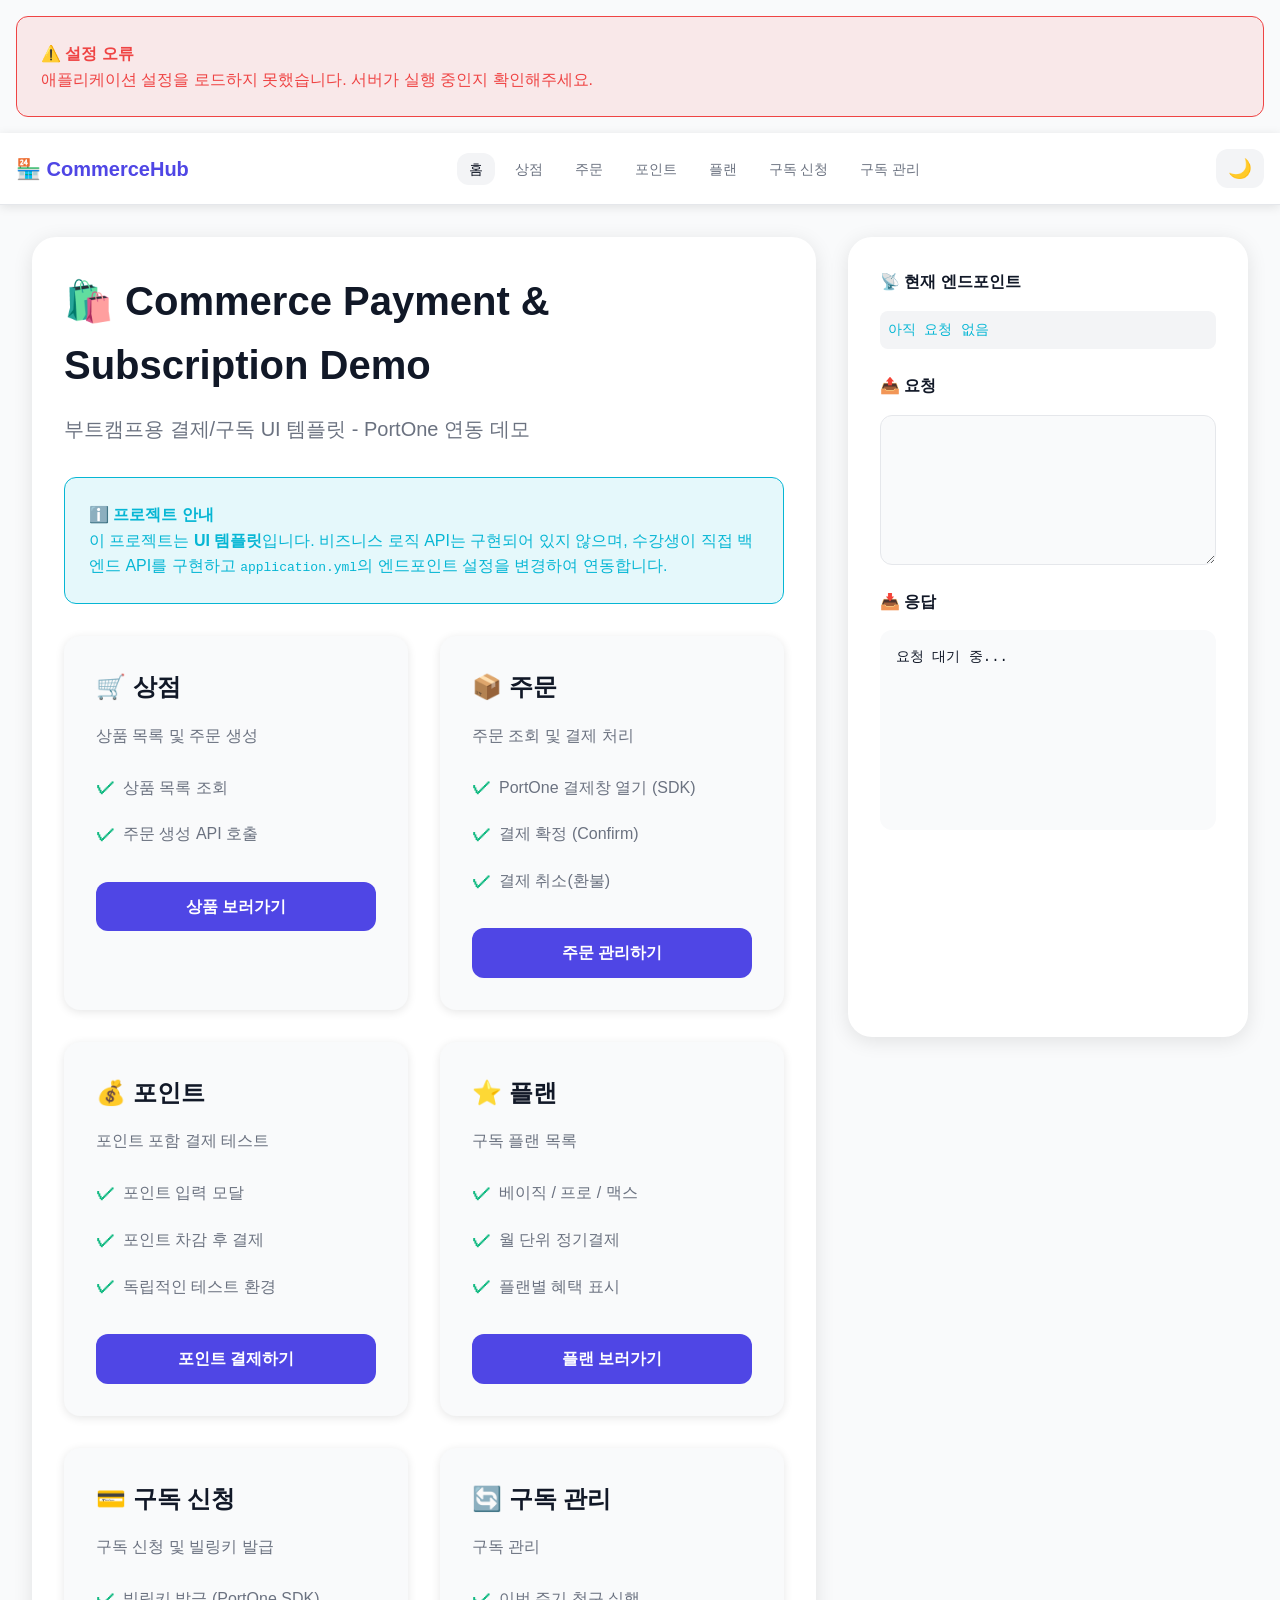
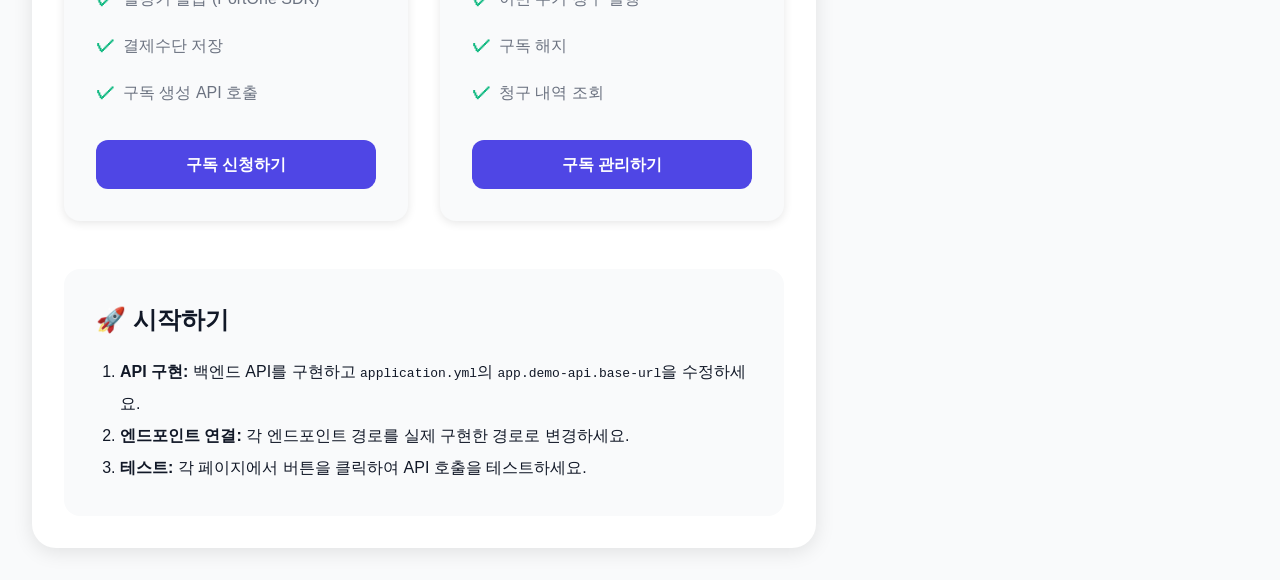
==== index.html @ 652f17c5 "feat:프론트 서버 코드 분리" ====
<!DOCTYPE html>
<html lang="ko">
<head>
    <meta charset="UTF-8">
    <meta name="viewport" content="width=device-width, initial-scale=1.0">
    <link rel="icon" type="image/x-icon" href="favicon.ico">
    <title>홈 - Commerce Demo</title>
    <link rel="stylesheet" href="/css/style.css">

    <script src="/js/cookie-util.js"></script>
    <script src="/js/app-config.js"></script>
    <script src="/js/api-handler.js"></script>
    <script src="/js/api-validator.js"></script>
    <script src="/js/theme.js"></script>
    <script src="/js/auth-check.js"></script>
</head>
<body>
    <!-- Navigation Bar -->
    <nav class="navbar">
        <div class="navbar-container">
            <a href="/" class="navbar-brand">🏪 CommerceHub</a>
            <ul class="navbar-nav">
                <li><a href="/" class="nav-link active">홈</a></li>
                <li><a href="/pages/shop.html" class="nav-link">상점</a></li>
                <li><a href="/pages/orders.html" class="nav-link">주문</a></li>
                <li><a href="/pages/points.html" class="nav-link">포인트</a></li>
                <li><a href="/pages/plans.html" class="nav-link">플랜</a></li>
                <li><a href="/pages/subscribe.html" class="nav-link">구독 신청</a></li>
                <li><a href="/pages/subscriptions.html" class="nav-link">구독 관리</a></li>
            </ul>
            <div class="navbar-actions">
                <div class="config-badge-container"></div>
                <button id="theme-toggle" class="theme-toggle" onclick="toggleTheme()">🌙</button>
            </div>
        </div>
    </nav>

    <div class="main-container">
        <div class="content-area">
            <h1 style="font-size: 2.5rem; margin-bottom: 1rem;">
                🛍️ Commerce Payment & Subscription Demo
            </h1>
            <p style="font-size: 1.25rem; color: var(--text-secondary); margin-bottom: 2rem;">
                부트캠프용 결제/구독 UI 템플릿 - PortOne 연동 데모
            </p>

            <div class="alert alert-info">
                <strong>ℹ️ 프로젝트 안내</strong><br>
                이 프로젝트는 <strong>UI 템플릿</strong>입니다. 비즈니스 로직 API는 구현되어 있지 않으며,
                수강생이 직접 백엔드 API를 구현하고 <code>application.yml</code>의 엔드포인트 설정을 변경하여 연동합니다.
            </div>

            <div class="card-grid">
                <!-- Shop Card -->
                <div class="card">
                    <div class="card-header">🛒 상점</div>
                    <div class="card-subtitle">상품 목록 및 주문 생성</div>
                    <div class="card-body">
                        <ul class="features-list">
                            <li class="feature-item">상품 목록 조회</li>
                            <li class="feature-item">주문 생성 API 호출</li>
                        </ul>
                        <a href="/pages/shop.html" class="btn btn-primary" style="margin-top: 1rem;">상품 보러가기</a>
                    </div>
                </div>

                <!-- Orders Card -->
                <div class="card">
                    <div class="card-header">📦 주문</div>
                    <div class="card-subtitle">주문 조회 및 결제 처리</div>
                    <div class="card-body">
                        <ul class="features-list">
                            <li class="feature-item">PortOne 결제창 열기 (SDK)</li>
                            <li class="feature-item">결제 확정 (Confirm)</li>
                            <li class="feature-item">결제 취소(환불)</li>
                        </ul>
                        <a href="/pages/orders.html" class="btn btn-primary" style="margin-top: 1rem;">주문 관리하기</a>
                    </div>
                </div>

                <!-- Points Card -->
                <div class="card">
                    <div class="card-header">💰 포인트</div>
                    <div class="card-subtitle">포인트 포함 결제 테스트</div>
                    <div class="card-body">
                        <ul class="features-list">
                            <li class="feature-item">포인트 입력 모달</li>
                            <li class="feature-item">포인트 차감 후 결제</li>
                            <li class="feature-item">독립적인 테스트 환경</li>
                        </ul>
                        <a href="/pages/points.html" class="btn btn-primary" style="margin-top: 1rem;">포인트 결제하기</a>
                    </div>
                </div>

                <!-- Plans Card -->
                <div class="card">
                    <div class="card-header">⭐ 플랜</div>
                    <div class="card-subtitle">구독 플랜 목록</div>
                    <div class="card-body">
                        <ul class="features-list">
                            <li class="feature-item">베이직 / 프로 / 맥스</li>
                            <li class="feature-item">월 단위 정기결제</li>
                            <li class="feature-item">플랜별 혜택 표시</li>
                        </ul>
                        <a href="/pages/plans.html" class="btn btn-primary" style="margin-top: 1rem;">플랜 보러가기</a>
                    </div>
                </div>

                <!-- Subscribe Card -->
                <div class="card">
                    <div class="card-header">💳 구독 신청</div>
                    <div class="card-subtitle">구독 신청 및 빌링키 발급</div>
                    <div class="card-body">
                        <ul class="features-list">
                            <li class="feature-item">빌링키 발급 (PortOne SDK)</li>
                            <li class="feature-item">결제수단 저장</li>
                            <li class="feature-item">구독 생성 API 호출</li>
                        </ul>
                        <a href="/pages/subscribe.html" class="btn btn-primary" style="margin-top: 1rem;">구독 신청하기</a>
                    </div>
                </div>

                <!-- Subscriptions Card -->
                <div class="card">
                    <div class="card-header">🔄 구독 관리</div>
                    <div class="card-subtitle">구독 관리</div>
                    <div class="card-body">
                        <ul class="features-list">
                            <li class="feature-item">이번 주기 청구 실행</li>
                            <li class="feature-item">구독 해지</li>
                            <li class="feature-item">청구 내역 조회</li>
                        </ul>
                        <a href="/pages/subscriptions.html" class="btn btn-primary" style="margin-top: 1rem;">구독 관리하기</a>
                    </div>
                </div>
            </div>

            <div style="margin-top: 3rem; padding: 2rem; background: var(--bg-secondary); border-radius: var(--radius-lg);">
                <h2 style="margin-bottom: 1rem;">🚀 시작하기</h2>
                <ol style="margin-left: 1.5rem; line-height: 2;">
                    <li><strong>API 구현:</strong> 백엔드 API를 구현하고 <code>application.yml</code>의 <code>app.demo-api.base-url</code>을 수정하세요.</li>
                    <li><strong>엔드포인트 연결:</strong> 각 엔드포인트 경로를 실제 구현한 경로로 변경하세요.</li>
                    <li><strong>테스트:</strong> 각 페이지에서 버튼을 클릭하여 API 호출을 테스트하세요.</li>
                </ol>
            </div>
        </div>

        <!-- API Panel -->
        <div class="api-panel">
            <div class="panel-section">
                <h3 class="panel-title">📡 현재 엔드포인트</h3>
                <div id="current-endpoint" class="endpoint-badge">아직 요청 없음</div>
            </div>
            <div class="panel-section">
                <h3 class="panel-title">📤 요청</h3>
                <textarea id="request-body" class="api-textarea"></textarea>
            </div>
            <div class="panel-section">
                <h3 class="panel-title">📥 응답</h3>
                <pre id="response-output" class="response-box">요청 대기 중...</pre>
            </div>
        </div>
    </div>
</body>
</html>
---- css/style.css ----
/* Modern Commerce Demo UI - Responsive 2-Column Layout */

:root {
    /* Light Mode Colors */
    --primary: #4f46e5;
    --primary-dark: #4338ca;
    --secondary: #06b6d4;
    --success: #10b981;
    --warning: #f59e0b;
    --danger: #ef4444;
    --bg-primary: #ffffff;
    --bg-secondary: #f9fafb;
    --bg-tertiary: #f3f4f6;
    --text-primary: #111827;
    --text-secondary: #6b7280;
    --border: #e5e7eb;
    --shadow: rgba(0, 0, 0, 0.1);
    --shadow-lg: rgba(0, 0, 0, 0.15);

    /* Spacing */
    --spacing-xs: 0.5rem;
    --spacing-sm: 1rem;
    --spacing-md: 1.5rem;
    --spacing-lg: 2rem;
    --spacing-xl: 3rem;

    /* Border Radius */
    --radius-sm: 0.5rem;
    --radius-md: 0.75rem;
    --radius-lg: 1rem;
    --radius-xl: 1.5rem;
}

[data-theme="dark"] {
    --primary: #6366f1;
    --primary-dark: #4f46e5;
    --secondary: #22d3ee;
    --success: #34d399;
    --warning: #fbbf24;
    --danger: #f87171;
    --bg-primary: #111827;
    --bg-secondary: #1f2937;
    --bg-tertiary: #374151;
    --text-primary: #f9fafb;
    --text-secondary: #9ca3af;
    --border: #374151;
    --shadow: rgba(0, 0, 0, 0.3);
    --shadow-lg: rgba(0, 0, 0, 0.5);
}

* {
    margin: 0;
    padding: 0;
    box-sizing: border-box;
}

body {
    font-family: 'Inter', -apple-system, BlinkMacSystemFont, 'Segoe UI', 'Roboto', sans-serif;
    background: var(--bg-secondary);
    color: var(--text-primary);
    line-height: 1.6;
    transition: background-color 0.3s, color 0.3s;
}

/* Navbar */
.navbar {
    background: var(--bg-primary);
    border-bottom: 1px solid var(--border);
    position: sticky;
    top: 0;
    z-index: 1000;
    box-shadow: 0 2px 10px var(--shadow);
}

.navbar-container {
    max-width: 1400px;
    margin: 0 auto;
    padding: var(--spacing-sm) var(--spacing-md);
    display: flex;
    justify-content: space-between;
    align-items: center;
    gap: var(--spacing-md);
}

.navbar-brand {
    font-size: 1.5rem;
    font-weight: 700;
    color: var(--primary);
    text-decoration: none;
    display: flex;
    align-items: center;
    gap: 0.5rem;
}

.navbar-nav {
    display: flex;
    gap: var(--spacing-sm);
    list-style: none;
    flex-wrap: wrap;
}

.nav-link {
    padding: 0.5rem 1rem;
    color: var(--text-secondary);
    text-decoration: none;
    border-radius: var(--radius-md);
    transition: all 0.2s;
    font-weight: 500;
}

.nav-link:hover, .nav-link.active {
    background: var(--bg-tertiary);
    color: var(--text-primary);
}

.navbar-actions {
    display: flex;
    gap: var(--spacing-sm);
    align-items: center;
}

.theme-toggle {
    background: var(--bg-tertiary);
    border: none;
    padding: 0.5rem 0.75rem;
    border-radius: var(--radius-md);
    cursor: pointer;
    font-size: 1.2rem;
    transition: all 0.2s;
}

.theme-toggle:hover {
    transform: scale(1.1);
}

/* Config Badge */
.config-badge-container {
    display: flex;
    flex-direction: column;
    gap: 0.25rem;
    align-items: flex-end;
}

.config-badge {
    display: inline-flex;
    align-items: center;
    gap: 0.5rem;
    background: var(--primary);
    color: white;
    padding: 0.25rem 0.75rem;
    border-radius: var(--radius-lg);
    font-size: 0.75rem;
    font-weight: 500;
    white-space: nowrap;
}

/* Main Layout - 2 Column */
.main-container {
    max-width: 1600px;
    margin: 0 auto;
    padding: var(--spacing-lg);
    display: grid;
    grid-template-columns: 1fr 400px;
    gap: var(--spacing-lg);
}

/* Responsive Navbar */
@media (max-width: 1400px) {
    .navbar-container {
        padding: var(--spacing-sm);
    }

    .navbar-nav {
        gap: 0.5rem;
    }

    .nav-link {
        padding: 0.5rem 0.75rem;
        font-size: 0.875rem;
    }

    .navbar-brand {
        font-size: 1.25rem;
    }

    .config-badge {
        font-size: 0.75rem;
        padding: 0.25rem 0.5rem;
    }
}

@media (max-width: 1200px) {
    .main-container {
        grid-template-columns: 1fr;
    }

    .api-panel {
        position: sticky;
        top: 80px;
        max-height: calc(100vh - 100px);
    }

    .navbar-nav {
        gap: 0.25rem;
    }

    .nav-link {
        padding: 0.5rem 0.6rem;
        font-size: 0.8rem;
    }
}

@media (max-width: 1024px) {
    .navbar-container {
        flex-wrap: wrap;
    }

    .navbar-nav {
        order: 3;
        width: 100%;
        justify-content: center;
        margin-top: 0.5rem;
        padding-top: 0.5rem;
        border-top: 1px solid var(--border);
    }

    .navbar-actions {
        order: 2;
    }
}

/* Content Area */
.content-area {
    background: var(--bg-primary);
    padding: var(--spacing-lg);
    border-radius: var(--radius-xl);
    box-shadow: 0 4px 20px var(--shadow);
}

/* API Panel (Right Side) */
.api-panel {
    background: var(--bg-primary);
    border-radius: var(--radius-xl);
    box-shadow: 0 4px 20px var(--shadow);
    padding: var(--spacing-lg);
    display: flex;
    flex-direction: column;
    gap: var(--spacing-md);
    position: sticky;
    top: 80px;
    max-height: calc(100vh - 100px);
    overflow-y: auto;
}

.panel-section {
    display: flex;
    flex-direction: column;
    gap: var(--spacing-sm);
}

.panel-title {
    font-size: 1rem;
    font-weight: 600;
    color: var(--text-primary);
    display: flex;
    align-items: center;
    gap: 0.5rem;
}

.endpoint-badge {
    background: var(--bg-tertiary);
    padding: 0.5rem;
    border-radius: var(--radius-sm);
    font-family: 'Courier New', monospace;
    font-size: 0.875rem;
    color: var(--secondary);
    word-break: break-all;
}

.api-textarea {
    width: 100%;
    min-height: 150px;
    padding: var(--spacing-sm);
    border: 1px solid var(--border);
    border-radius: var(--radius-md);
    background: var(--bg-secondary);
    color: var(--text-primary);
    font-family: 'Courier New', monospace;
    font-size: 0.875rem;
    resize: vertical;
}

.response-box {
    background: var(--bg-secondary);
    padding: var(--spacing-sm);
    border-radius: var(--radius-md);
    min-height: 200px;
    max-height: 400px;
    overflow-y: auto;
    font-family: 'Courier New', monospace;
    font-size: 0.875rem;
    white-space: pre-wrap;
    word-break: break-all;
}

.response-success {
    color: var(--success);
}

.response-error {
    color: var(--danger);
}

/* Cards */
.card {
    background: var(--bg-secondary);
    padding: var(--spacing-lg);
    border-radius: var(--radius-lg);
    box-shadow: 0 2px 10px var(--shadow);
    transition: transform 0.2s, box-shadow 0.2s;
}

.card:hover {
    transform: translateY(-2px);
    box-shadow: 0 4px 20px var(--shadow-lg);
}

.card-grid {
    display: grid;
    grid-template-columns: repeat(auto-fill, minmax(300px, 1fr));
    gap: var(--spacing-lg);
    margin: var(--spacing-lg) 0;
}

.card-header {
    font-size: 1.5rem;
    font-weight: 700;
    margin-bottom: var(--spacing-sm);
    color: var(--text-primary);
}

.card-subtitle {
    font-size: 1rem;
    color: var(--text-secondary);
    margin-bottom: var(--spacing-md);
}

.card-body {
    display: flex;
    flex-direction: column;
    gap: var(--spacing-sm);
}

/* Buttons */
.btn {
    padding: 0.75rem 1.5rem;
    border: none;
    border-radius: var(--radius-md);
    font-weight: 600;
    cursor: pointer;
    transition: all 0.2s;
    display: inline-flex;
    align-items: center;
    gap: 0.5rem;
    justify-content: center;
    text-decoration: none;
    font-size: 1rem;
}

.btn:disabled {
    opacity: 0.5;
    cursor: not-allowed;
}

.btn-primary {
    background: var(--primary);
    color: white;
}

.btn-primary:hover:not(:disabled) {
    background: var(--primary-dark);
    transform: translateY(-1px);
    box-shadow: 0 4px 12px var(--shadow-lg);
}

.btn-secondary {
    background: var(--secondary);
    color: white;
}

.btn-secondary:hover:not(:disabled) {
    opacity: 0.9;
    transform: translateY(-1px);
}

.btn-success {
    background: var(--success);
    color: white;
}

.btn-success:hover:not(:disabled) {
    opacity: 0.9;
    transform: translateY(-1px);
}

.btn-danger {
    background: var(--danger);
    color: white;
}

.btn-danger:hover:not(:disabled) {
    opacity: 0.9;
    transform: translateY(-1px);
}

.btn-outline {
    background: transparent;
    border: 2px solid var(--primary);
    color: var(--primary);
}

.btn-outline:hover:not(:disabled) {
    background: var(--primary);
    color: white;
}

.btn-group {
    display: flex;
    gap: var(--spacing-sm);
    flex-wrap: wrap;
}

/* Form Elements */
.form-group {
    display: flex;
    flex-direction: column;
    gap: 0.5rem;
    margin-bottom: var(--spacing-md);
}

.form-label {
    font-weight: 600;
    color: var(--text-primary);
}

.form-input, .form-select {
    padding: 0.75rem;
    border: 1px solid var(--border);
    border-radius: var(--radius-md);
    background: var(--bg-secondary);
    color: var(--text-primary);
    font-size: 1rem;
    transition: border-color 0.2s;
}

.form-input:focus, .form-select:focus {
    outline: none;
    border-color: var(--primary);
}

/* Product/Plan Cards */
.product-card, .plan-card {
    background: var(--bg-primary);
    padding: var(--spacing-lg);
    border-radius: var(--radius-lg);
    border: 2px solid var(--border);
    transition: all 0.2s;
}

.product-card:hover, .plan-card:hover {
    border-color: var(--primary);
    transform: translateY(-4px);
    box-shadow: 0 8px 30px var(--shadow-lg);
}

.product-image {
    width: 100%;
    height: 200px;
    background: var(--bg-tertiary);
    border-radius: var(--radius-md);
    display: flex;
    align-items: center;
    justify-content: center;
    font-size: 4rem;
    margin-bottom: var(--spacing-md);
}

.price {
    font-size: 2rem;
    font-weight: 700;
    color: var(--primary);
    margin: var(--spacing-sm) 0;
}

.quantity-control {
    display: flex;
    align-items: center;
    gap: var(--spacing-sm);
    margin: var(--spacing-sm) 0;
}

.quantity-btn {
    width: 36px;
    height: 36px;
    border: none;
    background: var(--bg-tertiary);
    border-radius: var(--radius-sm);
    cursor: pointer;
    font-size: 1.2rem;
    transition: all 0.2s;
}

.quantity-btn:hover {
    background: var(--primary);
    color: white;
}

.quantity-input {
    width: 60px;
    text-align: center;
    padding: 0.5rem;
    border: 1px solid var(--border);
    border-radius: var(--radius-sm);
    background: var(--bg-secondary);
    color: var(--text-primary);
}

/* Features List */
.features-list {
    list-style: none;
    display: flex;
    flex-direction: column;
    gap: var(--spacing-sm);
}

.feature-item {
    display: flex;
    align-items: center;
    gap: 0.5rem;
    color: var(--text-secondary);
}

.feature-item::before {
    content: "✓";
    color: var(--success);
    font-weight: bold;
    font-size: 1.2rem;
}

/* Loading Skeleton */
.skeleton {
    background: linear-gradient(90deg, var(--bg-tertiary) 25%, var(--bg-secondary) 50%, var(--bg-tertiary) 75%);
    background-size: 200% 100%;
    animation: loading 1.5s infinite;
    border-radius: var(--radius-md);
}

@keyframes loading {
    0% { background-position: 200% 0; }
    100% { background-position: -200% 0; }
}

/* Alerts */
.alert {
    padding: var(--spacing-md);
    border-radius: var(--radius-md);
    margin-bottom: var(--spacing-md);
}

.alert-info {
    background: rgba(6, 182, 212, 0.1);
    border: 1px solid var(--secondary);
    color: var(--secondary);
}

.alert-success {
    background: rgba(16, 185, 129, 0.1);
    border: 1px solid var(--success);
    color: var(--success);
}

.alert-warning {
    background: rgba(245, 158, 11, 0.1);
    border: 1px solid var(--warning);
    color: var(--warning);
}

.alert-danger {
    background: rgba(239, 68, 68, 0.1);
    border: 1px solid var(--danger);
    color: var(--danger);
}

/* Code Block */
.code-block {
    background: var(--bg-secondary);
    padding: var(--spacing-md);
    border-radius: var(--radius-md);
    overflow-x: auto;
    font-family: 'Courier New', monospace;
    font-size: 0.875rem;
    border: 1px solid var(--border);
}

/* Utility Classes */
.text-center { text-align: center; }
.text-right { text-align: right; }
.mt-1 { margin-top: var(--spacing-sm); }
.mt-2 { margin-top: var(--spacing-md); }
.mt-3 { margin-top: var(--spacing-lg); }
.mb-1 { margin-bottom: var(--spacing-sm); }
.mb-2 { margin-bottom: var(--spacing-md); }
.mb-3 { margin-bottom: var(--spacing-lg); }
.p-1 { padding: var(--spacing-sm); }
.p-2 { padding: var(--spacing-md); }
.p-3 { padding: var(--spacing-lg); }

/* Scrollbar Styling */
::-webkit-scrollbar {
    width: 8px;
    height: 8px;
}

::-webkit-scrollbar-track {
    background: var(--bg-tertiary);
}

::-webkit-scrollbar-thumb {
    background: var(--border);
    border-radius: 4px;
}

::-webkit-scrollbar-thumb:hover {
    background: var(--text-secondary);
}

/* Cart Summary */
.cart-summary {
    background: var(--bg-primary);
    padding: var(--spacing-lg);
    border-radius: var(--radius-lg);
    border: 2px solid var(--primary);
    position: sticky;
    top: 80px;
}

.cart-item {
    display: flex;
    justify-content: space-between;
    padding: var(--spacing-sm) 0;
    border-bottom: 1px solid var(--border);
}

.cart-total {
    display: flex;
    justify-content: space-between;
    font-size: 1.5rem;
    font-weight: 700;
    margin-top: var(--spacing-md);
    color: var(--primary);
}
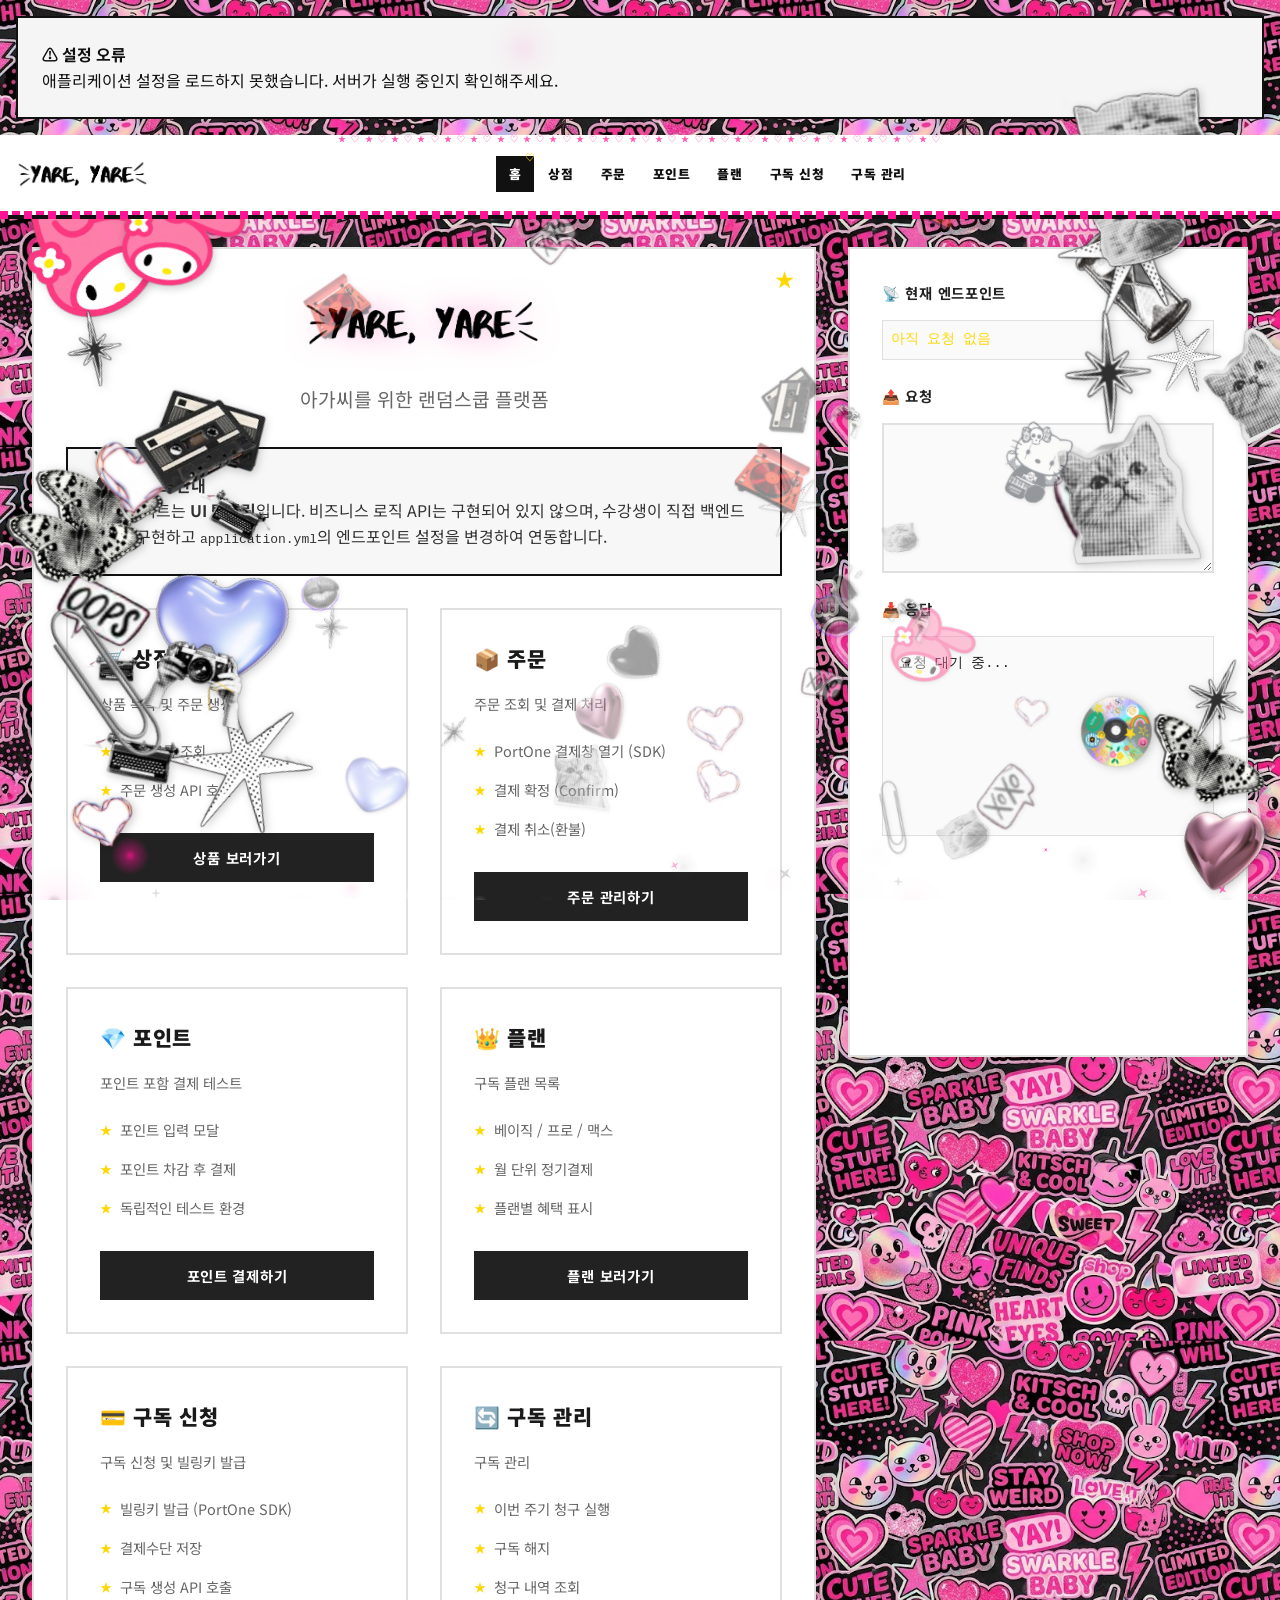
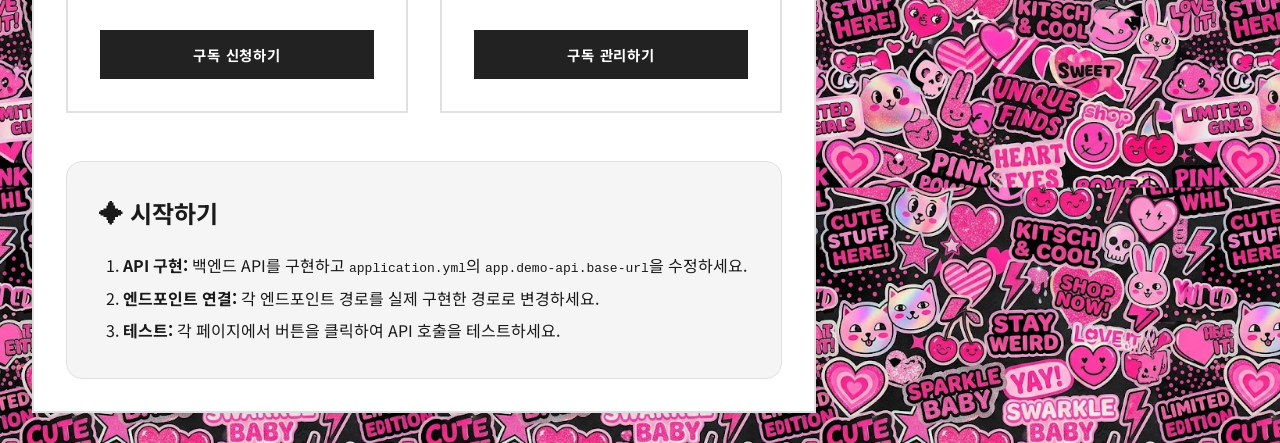
==== commit fce76da7: "feat : home" ====
--- a/index.html
+++ b/index.html
@@ -4,7 +4,7 @@
     <meta charset="UTF-8">
     <meta name="viewport" content="width=device-width, initial-scale=1.0">
     <link rel="icon" type="image/x-icon" href="favicon.ico">
-    <title>홈 - Commerce Demo</title>
+    <title>홈 - YARE, YARE</title>
     <link rel="stylesheet" href="/css/style.css">
 
     <script src="/js/cookie-util.js"></script>
@@ -18,7 +18,7 @@
     <!-- Navigation Bar -->
     <nav class="navbar">
         <div class="navbar-container">
-            <a href="/" class="navbar-brand">🏪 CommerceHub</a>
+            <a href="/" class="navbar-brand"><img src="/images/logo.png" alt="YARE, YARE"></a>
             <ul class="navbar-nav">
                 <li><a href="/" class="nav-link active">홈</a></li>
                 <li><a href="/pages/shop.html" class="nav-link">상점</a></li>
@@ -37,15 +37,15 @@
 
     <div class="main-container">
         <div class="content-area">
-            <h1 style="font-size: 2.5rem; margin-bottom: 1rem;">
-                🛍️ Commerce Payment & Subscription Demo
-            </h1>
-            <p style="font-size: 1.25rem; color: var(--text-secondary); margin-bottom: 2rem;">
-                부트캠프용 결제/구독 UI 템플릿 - PortOne 연동 데모
-            </p>
+            <div style="text-align: center; margin-bottom: 2rem;">
+                <img src="/images/logo.png" alt="YARE, YARE" style="height: 80px; margin-bottom: 1rem; filter: drop-shadow(0 0 15px rgba(255,77,166,0.4));">
+                <p style="font-size: 1.2rem; color: var(--text-secondary);">
+                     아가씨를 위한 랜덤스쿱 플랫폼
+                </p>
+            </div>
 
             <div class="alert alert-info">
-                <strong>ℹ️ 프로젝트 안내</strong><br>
+                <strong>✦ 프로젝트 안내</strong><br>
                 이 프로젝트는 <strong>UI 템플릿</strong>입니다. 비즈니스 로직 API는 구현되어 있지 않으며,
                 수강생이 직접 백엔드 API를 구현하고 <code>application.yml</code>의 엔드포인트 설정을 변경하여 연동합니다.
             </div>
@@ -80,7 +80,7 @@
 
                 <!-- Points Card -->
                 <div class="card">
-                    <div class="card-header">💰 포인트</div>
+                    <div class="card-header">💎 포인트</div>
                     <div class="card-subtitle">포인트 포함 결제 테스트</div>
                     <div class="card-body">
                         <ul class="features-list">
@@ -94,7 +94,7 @@
 
                 <!-- Plans Card -->
                 <div class="card">
-                    <div class="card-header">⭐ 플랜</div>
+                    <div class="card-header">👑 플랜</div>
                     <div class="card-subtitle">구독 플랜 목록</div>
                     <div class="card-body">
                         <ul class="features-list">
@@ -135,8 +135,8 @@
                 </div>
             </div>
 
-            <div style="margin-top: 3rem; padding: 2rem; background: var(--bg-secondary); border-radius: var(--radius-lg);">
-                <h2 style="margin-bottom: 1rem;">🚀 시작하기</h2>
+            <div style="margin-top: 3rem; padding: 2rem; background: var(--bg-secondary); border-radius: var(--radius-lg); border: 1px solid var(--border);">
+                <h2 style="margin-bottom: 1rem;">✦ 시작하기</h2>
                 <ol style="margin-left: 1.5rem; line-height: 2;">
                     <li><strong>API 구현:</strong> 백엔드 API를 구현하고 <code>application.yml</code>의 <code>app.demo-api.base-url</code>을 수정하세요.</li>
                     <li><strong>엔드포인트 연결:</strong> 각 엔드포인트 경로를 실제 구현한 경로로 변경하세요.</li>
@@ -161,5 +161,7 @@
             </div>
         </div>
     </div>
+        <script src="/js/stickers.js"></script>
+    <script src="/js/bling.js"></script>
 </body>
 </html>
--- a/css/style.css
+++ b/css/style.css
@@ -1,81 +1,193 @@
-/* Modern Commerce Demo UI - Responsive 2-Column Layout */
+/* ★ YARE YARE - BLACKPINK KITSCH × GYARU ★ */
+
+@import url('https://fonts.googleapis.com/css2?family=Black+Han+Sans&family=Noto+Sans+KR:wght@400;600;700;900&display=swap');
 
 :root {
-    /* Light Mode Colors */
-    --primary: #4f46e5;
-    --primary-dark: #4338ca;
-    --secondary: #06b6d4;
-    --success: #10b981;
-    --warning: #f59e0b;
-    --danger: #ef4444;
+    --hot-pink: #222222;
+    --hot-pink-light: #444444;
+    --hot-pink-dark: #111111;
+    --gold: #FFD700;
+    --gold-light: #FFE44D;
+    --gold-dark: #DAA520;
+    --electric-blue: #00D4FF;
+    --lime: #BFFF00;
+    --neon-green: #39FF14;
+    --coral: #FF6B6B;
+    --black: #111111;
+    --black-soft: #f5f5f5;
+    --black-card: #ffffff;
+    --gray-dark: #e0e0e0;
+    --gray: #888888;
+    --white: #ffffff;
+
+    --primary: #111111;
+    --primary-dark: #000000;
+    --secondary: #FFD700;
+    --success: #e75480;
+    --warning: #f0a500;
+    --danger: #111111;
     --bg-primary: #ffffff;
-    --bg-secondary: #f9fafb;
-    --bg-tertiary: #f3f4f6;
-    --text-primary: #111827;
-    --text-secondary: #6b7280;
-    --border: #e5e7eb;
-    --shadow: rgba(0, 0, 0, 0.1);
+    --bg-secondary: #f5f5f5;
+    --bg-tertiary: #fafafa;
+    --text-primary: #1a1a1a;
+    --text-secondary: #666666;
+    --border: #e0e0e0;
+    --shadow: rgba(0, 0, 0, 0.08);
     --shadow-lg: rgba(0, 0, 0, 0.15);
-
-    /* Spacing */
+    --card-bg: #ffffff;
+
     --spacing-xs: 0.5rem;
     --spacing-sm: 1rem;
     --spacing-md: 1.5rem;
     --spacing-lg: 2rem;
     --spacing-xl: 3rem;
-
-    /* Border Radius */
     --radius-sm: 0.5rem;
     --radius-md: 0.75rem;
     --radius-lg: 1rem;
     --radius-xl: 1.5rem;
 }
 
-[data-theme="dark"] {
-    --primary: #6366f1;
-    --primary-dark: #4f46e5;
-    --secondary: #22d3ee;
-    --success: #34d399;
-    --warning: #fbbf24;
-    --danger: #f87171;
-    --bg-primary: #111827;
-    --bg-secondary: #1f2937;
-    --bg-tertiary: #374151;
-    --text-primary: #f9fafb;
-    --text-secondary: #9ca3af;
-    --border: #374151;
-    --shadow: rgba(0, 0, 0, 0.3);
-    --shadow-lg: rgba(0, 0, 0, 0.5);
-}
-
-* {
-    margin: 0;
-    padding: 0;
-    box-sizing: border-box;
-}
+/* ── Keyframes ── */
+@keyframes shimmer {
+    0% { background-position: -200% center; }
+    100% { background-position: 200% center; }
+}
+
+@keyframes glow-pulse {
+    0%, 100% { box-shadow: 0 0 5px var(--hot-pink), 0 0 10px rgba(0,0,0,0.2); }
+    50% { box-shadow: 0 0 20px var(--hot-pink), 0 0 40px rgba(0,0,0,0.3), 0 0 60px rgba(255,215,0,0.15); }
+}
+
+@keyframes star-spin {
+    0% { transform: rotate(0deg); }
+    100% { transform: rotate(360deg); }
+}
+
+@keyframes loading {
+    0% { background-position: 200% 0; }
+    100% { background-position: -200% 0; }
+}
+
+@keyframes border-dance {
+    0% { border-color: var(--hot-pink); }
+    33% { border-color: var(--gold); }
+    66% { border-color: var(--hot-pink-light); }
+    100% { border-color: var(--hot-pink); }
+}
+
+@keyframes neon-flicker {
+    0%, 100% { opacity: 1; }
+    92% { opacity: 1; }
+    93% { opacity: 0.8; }
+    94% { opacity: 1; }
+    96% { opacity: 0.9; }
+    97% { opacity: 1; }
+}
+
+@keyframes float-up {
+    0% { transform: translateY(100vh) rotate(0deg); opacity: 0; }
+    10% { opacity: 1; }
+    90% { opacity: 1; }
+    100% { transform: translateY(-100px) rotate(720deg); opacity: 0; }
+}
+
+@keyframes float-drift {
+    0% { transform: translate(0, 100vh) scale(0.5); opacity: 0; }
+    10% { opacity: 0.8; }
+    50% { transform: translate(30px, 50vh) scale(1); }
+    90% { opacity: 0.6; }
+    100% { transform: translate(-20px, -100px) scale(0.3); opacity: 0; }
+}
+
+@keyframes sparkle {
+    0%, 100% { opacity: 0; transform: scale(0) rotate(0deg); }
+    50% { opacity: 1; transform: scale(1) rotate(180deg); }
+}
+
+* { margin: 0; padding: 0; box-sizing: border-box; }
 
 body {
-    font-family: 'Inter', -apple-system, BlinkMacSystemFont, 'Segoe UI', 'Roboto', sans-serif;
-    background: var(--bg-secondary);
+    font-family: 'Noto Sans KR', -apple-system, BlinkMacSystemFont, sans-serif;
     color: var(--text-primary);
     line-height: 1.6;
-    transition: background-color 0.3s, color 0.3s;
-}
-
-/* Navbar */
+    overflow-x: hidden;
+    background-image: url('/images/background.png');
+    background-repeat: repeat;
+    background-size: 800px;
+}
+
+/* ── Floating Bling Bling ── */
+.bling-container {
+    position: fixed;
+    top: 0;
+    left: 0;
+    width: 100%;
+    height: 100%;
+    pointer-events: none;
+    z-index: 9999;
+    overflow: hidden;
+}
+
+.bling {
+    position: absolute;
+    animation-timing-function: linear;
+    animation-iteration-count: infinite;
+    pointer-events: none;
+    user-select: none;
+}
+
+.bling-star { animation-name: float-up; color: var(--gold); font-size: 1.2rem; text-shadow: 0 0 6px var(--gold); }
+.bling-heart { animation-name: float-drift; color: #FF69B4; font-size: 1rem; }
+.bling-sparkle { animation-name: sparkle; color: var(--gold); font-size: 0.8rem; text-shadow: 0 0 8px var(--gold); }
+.bling-chain { animation-name: float-up; font-size: 1.4rem; }
+.bling-diamond { animation-name: float-drift; font-size: 1rem; text-shadow: 0 0 10px rgba(0, 212, 255, 0.6); }
+
+/* ── Navbar ── */
 .navbar {
-    background: var(--bg-primary);
-    border-bottom: 1px solid var(--border);
+    background: #fff;
+    border-bottom: 4px dashed #FF1493;
     position: sticky;
     top: 0;
     z-index: 1000;
-    box-shadow: 0 2px 10px var(--shadow);
+    box-shadow: 0 4px 0 0 var(--black);
+}
+
+.navbar::before {
+    content: '★ ♡ ★ ♡ ★ ♡ ★ ♡ ★ ♡ ★ ♡ ★ ♡ ★ ♡ ★ ♡ ★ ♡ ★ ♡ ★ ♡ ★ ♡ ★ ♡ ★ ♡ ★ ♡ ★ ♡ ★ ♡ ★ ♡ ★ ♡ ★ ♡ ★ ♡ ★ ♡';
+    position: absolute;
+    top: 0;
+    left: 0;
+    right: 0;
+    font-size: 0.5rem;
+    color: #FF1493;
+    text-align: center;
+    line-height: 1;
+    overflow: hidden;
+    white-space: nowrap;
+    letter-spacing: 0.2em;
+    opacity: 0.7;
+}
+
+.navbar::after {
+    content: '';
+    position: absolute;
+    bottom: -8px;
+    left: 0;
+    right: 0;
+    height: 4px;
+    background: repeating-linear-gradient(
+        90deg,
+        #FF1493 0px, #FF1493 8px,
+        transparent 8px, transparent 12px,
+        #111111 12px, #111111 20px,
+        transparent 20px, transparent 24px
+    );
 }
 
 .navbar-container {
     max-width: 1400px;
     margin: 0 auto;
-    padding: var(--spacing-sm) var(--spacing-md);
+    padding: 0.6rem var(--spacing-md);
     display: flex;
     justify-content: space-between;
     align-items: center;
@@ -84,33 +196,67 @@
 
 .navbar-brand {
     font-size: 1.5rem;
-    font-weight: 700;
-    color: var(--primary);
+    font-weight: 900;
+    color: var(--black);
     text-decoration: none;
     display: flex;
     align-items: center;
     gap: 0.5rem;
 }
 
+.navbar-brand img {
+    height: 56px;
+    filter: none;
+    transition: transform 0.3s;
+}
+
+.navbar-brand img:hover {
+    transform: scale(1.06) rotate(-3deg);
+}
+
 .navbar-nav {
     display: flex;
-    gap: var(--spacing-sm);
+    gap: 0.3rem;
     list-style: none;
     flex-wrap: wrap;
 }
 
 .nav-link {
-    padding: 0.5rem 1rem;
-    color: var(--text-secondary);
+    padding: 0.4rem 0.8rem;
+    color: var(--black);
     text-decoration: none;
-    border-radius: var(--radius-md);
+    border-radius: 0;
     transition: all 0.2s;
-    font-weight: 500;
-}
-
-.nav-link:hover, .nav-link.active {
-    background: var(--bg-tertiary);
-    color: var(--text-primary);
+    font-weight: 900;
+    font-size: 0.8rem;
+    text-transform: uppercase;
+    letter-spacing: 0.04em;
+    border: 2px solid transparent;
+    position: relative;
+}
+
+.nav-link:hover {
+    color: var(--hot-pink);
+    border-color: var(--black);
+    border-style: dashed;
+    background: rgba(0, 0, 0, 0.05);
+}
+
+.nav-link.active {
+    color: #fff;
+    background: var(--black);
+    border-color: var(--black);
+    border-style: solid;
+    position: relative;
+}
+
+.nav-link.active::after {
+    content: '♡';
+    position: absolute;
+    top: -8px;
+    right: -4px;
+    font-size: 0.6rem;
+    color: var(--gold);
 }
 
 .navbar-actions {
@@ -119,21 +265,9 @@
     align-items: center;
 }
 
-.theme-toggle {
-    background: var(--bg-tertiary);
-    border: none;
-    padding: 0.5rem 0.75rem;
-    border-radius: var(--radius-md);
-    cursor: pointer;
-    font-size: 1.2rem;
-    transition: all 0.2s;
-}
-
-.theme-toggle:hover {
-    transform: scale(1.1);
-}
-
-/* Config Badge */
+/* Hide theme toggle */
+.theme-toggle { display: none; }
+
 .config-badge-container {
     display: flex;
     flex-direction: column;
@@ -145,16 +279,19 @@
     display: inline-flex;
     align-items: center;
     gap: 0.5rem;
-    background: var(--primary);
+    background: var(--black);
     color: white;
     padding: 0.25rem 0.75rem;
-    border-radius: var(--radius-lg);
-    font-size: 0.75rem;
-    font-weight: 500;
+    border-radius: 0;
+    font-size: 0.7rem;
+    font-weight: 700;
     white-space: nowrap;
-}
-
-/* Main Layout - 2 Column */
+    text-transform: uppercase;
+    letter-spacing: 0.05em;
+    border: 2px solid var(--black);
+}
+
+/* ── Main Layout ── */
 .main-container {
     max-width: 1600px;
     margin: 0 auto;
@@ -164,92 +301,40 @@
     gap: var(--spacing-lg);
 }
 
-/* Responsive Navbar */
-@media (max-width: 1400px) {
-    .navbar-container {
-        padding: var(--spacing-sm);
-    }
-
-    .navbar-nav {
-        gap: 0.5rem;
-    }
-
-    .nav-link {
-        padding: 0.5rem 0.75rem;
-        font-size: 0.875rem;
-    }
-
-    .navbar-brand {
-        font-size: 1.25rem;
-    }
-
-    .config-badge {
-        font-size: 0.75rem;
-        padding: 0.25rem 0.5rem;
-    }
-}
-
-@media (max-width: 1200px) {
-    .main-container {
-        grid-template-columns: 1fr;
-    }
-
-    .api-panel {
-        position: sticky;
-        top: 80px;
-        max-height: calc(100vh - 100px);
-    }
-
-    .navbar-nav {
-        gap: 0.25rem;
-    }
-
-    .nav-link {
-        padding: 0.5rem 0.6rem;
-        font-size: 0.8rem;
-    }
-}
-
-@media (max-width: 1024px) {
-    .navbar-container {
-        flex-wrap: wrap;
-    }
-
-    .navbar-nav {
-        order: 3;
-        width: 100%;
-        justify-content: center;
-        margin-top: 0.5rem;
-        padding-top: 0.5rem;
-        border-top: 1px solid var(--border);
-    }
-
-    .navbar-actions {
-        order: 2;
-    }
-}
-
-/* Content Area */
+/* ── Content Area ── */
 .content-area {
     background: var(--bg-primary);
     padding: var(--spacing-lg);
-    border-radius: var(--radius-xl);
-    box-shadow: 0 4px 20px var(--shadow);
-}
-
-/* API Panel (Right Side) */
+    border-radius: 0;
+    border: 2px solid var(--border);
+    box-shadow: 0 2px 12px rgba(0,0,0,0.08);
+    position: relative;
+}
+
+.content-area::before {
+    content: '★';
+    position: absolute;
+    top: 15px;
+    right: 20px;
+    font-size: 1.2rem;
+    color: var(--gold);
+    animation: star-spin 3s linear infinite;
+}
+
+/* ── API Panel ── */
 .api-panel {
     background: var(--bg-primary);
-    border-radius: var(--radius-xl);
-    box-shadow: 0 4px 20px var(--shadow);
+    border: 2px solid var(--border);
+    box-shadow: 0 2px 12px rgba(0,0,0,0.08);
     padding: var(--spacing-lg);
     display: flex;
     flex-direction: column;
     gap: var(--spacing-md);
     position: sticky;
-    top: 80px;
-    max-height: calc(100vh - 100px);
+    top: 75px;
+    max-height: calc(100vh - 90px);
     overflow-y: auto;
+    border-radius: 0;
 }
 
 .panel-section {
@@ -259,70 +344,96 @@
 }
 
 .panel-title {
-    font-size: 1rem;
-    font-weight: 600;
-    color: var(--text-primary);
+    font-size: 0.9rem;
+    font-weight: 700;
+    color: var(--hot-pink);
     display: flex;
     align-items: center;
     gap: 0.5rem;
+    text-transform: uppercase;
+    letter-spacing: 0.05em;
 }
 
 .endpoint-badge {
     background: var(--bg-tertiary);
     padding: 0.5rem;
-    border-radius: var(--radius-sm);
+    border-radius: 0;
     font-family: 'Courier New', monospace;
-    font-size: 0.875rem;
-    color: var(--secondary);
+    font-size: 0.85rem;
+    color: var(--gold);
     word-break: break-all;
+    border: 1px solid var(--border);
 }
 
 .api-textarea {
     width: 100%;
     min-height: 150px;
     padding: var(--spacing-sm);
-    border: 1px solid var(--border);
-    border-radius: var(--radius-md);
-    background: var(--bg-secondary);
+    border: 2px solid var(--border);
+    border-radius: 0;
+    background: var(--bg-tertiary);
     color: var(--text-primary);
     font-family: 'Courier New', monospace;
-    font-size: 0.875rem;
+    font-size: 0.85rem;
     resize: vertical;
+    transition: border-color 0.3s;
+}
+
+.api-textarea:focus {
+    border-color: var(--hot-pink);
+    outline: none;
+    box-shadow: 0 0 10px rgba(0, 0, 0, 0.3);
 }
 
 .response-box {
-    background: var(--bg-secondary);
+    background: var(--bg-tertiary);
     padding: var(--spacing-sm);
-    border-radius: var(--radius-md);
+    border-radius: 0;
     min-height: 200px;
     max-height: 400px;
     overflow-y: auto;
     font-family: 'Courier New', monospace;
-    font-size: 0.875rem;
+    font-size: 0.85rem;
     white-space: pre-wrap;
     word-break: break-all;
-}
-
-.response-success {
-    color: var(--success);
-}
-
-.response-error {
-    color: var(--danger);
-}
-
-/* Cards */
+    border: 1px solid var(--border);
+}
+
+.response-success { color: var(--success); }
+.response-error { color: var(--danger); }
+
+/* ── Cards ── */
 .card {
-    background: var(--bg-secondary);
+    background: var(--black-card);
     padding: var(--spacing-lg);
-    border-radius: var(--radius-lg);
-    box-shadow: 0 2px 10px var(--shadow);
-    transition: transform 0.2s, box-shadow 0.2s;
+    border-radius: 0;
+    border: 2px solid var(--border);
+    transition: all 0.25s;
+    position: relative;
+    overflow: hidden;
+}
+
+.card::after {
+    content: '';
+    position: absolute;
+    top: 0;
+    left: 0;
+    right: 0;
+    height: 3px;
+    background: linear-gradient(90deg, #111111, #FF1493, #111111);
+    transform: scaleX(0);
+    transform-origin: left;
+    transition: transform 0.3s;
+}
+
+.card:hover::after {
+    transform: scaleX(1);
 }
 
 .card:hover {
-    transform: translateY(-2px);
-    box-shadow: 0 4px 20px var(--shadow-lg);
+    border-color: var(--black);
+    transform: translateY(-3px);
+    box-shadow: 0 4px 12px rgba(0, 0, 0, 0.12);
 }
 
 .card-grid {
@@ -333,14 +444,16 @@
 }
 
 .card-header {
-    font-size: 1.5rem;
-    font-weight: 700;
+    font-size: 1.3rem;
+    font-weight: 900;
     margin-bottom: var(--spacing-sm);
     color: var(--text-primary);
+    text-transform: uppercase;
+    letter-spacing: 0.03em;
 }
 
 .card-subtitle {
-    font-size: 1rem;
+    font-size: 0.9rem;
     color: var(--text-secondary);
     margin-bottom: var(--spacing-md);
 }
@@ -351,12 +464,12 @@
     gap: var(--spacing-sm);
 }
 
-/* Buttons */
+/* ── Buttons ── */
 .btn {
-    padding: 0.75rem 1.5rem;
-    border: none;
-    border-radius: var(--radius-md);
-    font-weight: 600;
+    padding: 0.7rem 1.5rem;
+    border: 2px solid transparent;
+    border-radius: 0;
+    font-weight: 700;
     cursor: pointer;
     transition: all 0.2s;
     display: inline-flex;
@@ -364,64 +477,70 @@
     gap: 0.5rem;
     justify-content: center;
     text-decoration: none;
-    font-size: 1rem;
-}
-
-.btn:disabled {
-    opacity: 0.5;
-    cursor: not-allowed;
-}
+    font-size: 0.9rem;
+    text-transform: uppercase;
+    letter-spacing: 0.05em;
+}
+
+.btn:disabled { opacity: 0.4; cursor: not-allowed; }
 
 .btn-primary {
-    background: var(--primary);
+    background: var(--hot-pink);
     color: white;
+    border-color: var(--hot-pink);
 }
 
 .btn-primary:hover:not(:disabled) {
-    background: var(--primary-dark);
-    transform: translateY(-1px);
-    box-shadow: 0 4px 12px var(--shadow-lg);
+    background: var(--hot-pink-light);
+    border-color: var(--hot-pink-light);
+    transform: translateY(-2px);
+    box-shadow: 0 2px 8px rgba(0, 0, 0, 0.2);
 }
 
 .btn-secondary {
-    background: var(--secondary);
-    color: white;
+    background: var(--gold);
+    color: var(--black);
+    border-color: var(--gold);
 }
 
 .btn-secondary:hover:not(:disabled) {
-    opacity: 0.9;
-    transform: translateY(-1px);
+    background: var(--gold-light);
+    transform: translateY(-2px);
+    box-shadow: 0 0 20px rgba(0, 0, 0, 0.4);
 }
 
 .btn-success {
     background: var(--success);
-    color: white;
+    color: var(--black);
+    border-color: var(--success);
 }
 
 .btn-success:hover:not(:disabled) {
-    opacity: 0.9;
-    transform: translateY(-1px);
+    transform: translateY(-2px);
+    box-shadow: 0 0 20px rgba(0, 0, 0, 0.4);
 }
 
 .btn-danger {
     background: var(--danger);
     color: white;
+    border-color: var(--danger);
 }
 
 .btn-danger:hover:not(:disabled) {
-    opacity: 0.9;
-    transform: translateY(-1px);
+    transform: translateY(-2px);
+    box-shadow: 0 0 20px rgba(0, 0, 0, 0.4);
 }
 
 .btn-outline {
     background: transparent;
-    border: 2px solid var(--primary);
-    color: var(--primary);
+    border: 2px solid var(--hot-pink);
+    color: var(--hot-pink);
 }
 
 .btn-outline:hover:not(:disabled) {
-    background: var(--primary);
+    background: var(--hot-pink);
     color: white;
+    box-shadow: 0 0 15px rgba(0, 0, 0, 0.4);
 }
 
 .btn-group {
@@ -430,7 +549,7 @@
     flex-wrap: wrap;
 }
 
-/* Form Elements */
+/* ── Forms ── */
 .form-group {
     display: flex;
     flex-direction: column;
@@ -439,57 +558,67 @@
 }
 
 .form-label {
-    font-weight: 600;
+    font-weight: 700;
     color: var(--text-primary);
+    font-size: 0.85rem;
+    text-transform: uppercase;
+    letter-spacing: 0.05em;
 }
 
 .form-input, .form-select {
-    padding: 0.75rem;
-    border: 1px solid var(--border);
-    border-radius: var(--radius-md);
-    background: var(--bg-secondary);
+    padding: 0.75rem 1rem;
+    border: 2px solid var(--border);
+    border-radius: 0;
+    background: var(--bg-tertiary);
     color: var(--text-primary);
     font-size: 1rem;
-    transition: border-color 0.2s;
+    transition: all 0.2s;
 }
 
 .form-input:focus, .form-select:focus {
     outline: none;
-    border-color: var(--primary);
-}
-
-/* Product/Plan Cards */
+    border-color: var(--hot-pink);
+    box-shadow: 0 0 10px rgba(0, 0, 0, 0.25);
+}
+
+.form-input::placeholder {
+    color: #666;
+}
+
+/* ── Product / Plan Cards ── */
 .product-card, .plan-card {
-    background: var(--bg-primary);
+    background: var(--black-card);
     padding: var(--spacing-lg);
-    border-radius: var(--radius-lg);
+    border-radius: 0;
     border: 2px solid var(--border);
-    transition: all 0.2s;
+    transition: all 0.25s;
 }
 
 .product-card:hover, .plan-card:hover {
-    border-color: var(--primary);
+    border-color: #FF1493;
     transform: translateY(-4px);
-    box-shadow: 0 8px 30px var(--shadow-lg);
+    box-shadow: 0 4px 16px rgba(255, 20, 147, 0.15), 0 2px 8px rgba(0,0,0,0.08);
 }
 
 .product-image {
     width: 100%;
     height: 200px;
     background: var(--bg-tertiary);
-    border-radius: var(--radius-md);
+    border-radius: 0;
     display: flex;
     align-items: center;
     justify-content: center;
     font-size: 4rem;
     margin-bottom: var(--spacing-md);
+    border: 1px solid var(--border);
 }
 
 .price {
     font-size: 2rem;
-    font-weight: 700;
-    color: var(--primary);
+    font-weight: 900;
+    color: var(--hot-pink);
     margin: var(--spacing-sm) 0;
+    text-shadow: none;
 }
 
 .quantity-control {
@@ -502,30 +631,34 @@
 .quantity-btn {
     width: 36px;
     height: 36px;
-    border: none;
-    background: var(--bg-tertiary);
-    border-radius: var(--radius-sm);
+    border: 2px solid var(--hot-pink);
+    background: transparent;
+    color: var(--hot-pink);
+    border-radius: 0;
     cursor: pointer;
     font-size: 1.2rem;
+    font-weight: 900;
     transition: all 0.2s;
 }
 
 .quantity-btn:hover {
-    background: var(--primary);
+    background: var(--hot-pink);
     color: white;
+    box-shadow: 0 0 10px rgba(0, 0, 0, 0.4);
 }
 
 .quantity-input {
     width: 60px;
     text-align: center;
     padding: 0.5rem;
-    border: 1px solid var(--border);
-    border-radius: var(--radius-sm);
-    background: var(--bg-secondary);
+    border: 2px solid var(--border);
+    border-radius: 0;
+    background: var(--bg-tertiary);
     color: var(--text-primary);
-}
-
-/* Features List */
+    font-weight: 700;
+}
+
+/* ── Features List ── */
 .features-list {
     list-style: none;
     display: flex;
@@ -538,71 +671,66 @@
     align-items: center;
     gap: 0.5rem;
     color: var(--text-secondary);
+    font-size: 0.9rem;
 }
 
 .feature-item::before {
-    content: "✓";
-    color: var(--success);
-    font-weight: bold;
-    font-size: 1.2rem;
-}
-
-/* Loading Skeleton */
+    content: "★";
+    color: var(--gold);
+    font-size: 0.75rem;
+}
+
+/* ── Loading ── */
 .skeleton {
     background: linear-gradient(90deg, var(--bg-tertiary) 25%, var(--bg-secondary) 50%, var(--bg-tertiary) 75%);
     background-size: 200% 100%;
     animation: loading 1.5s infinite;
-    border-radius: var(--radius-md);
-}
-
-@keyframes loading {
-    0% { background-position: 200% 0; }
-    100% { background-position: -200% 0; }
-}
-
-/* Alerts */
+}
+
+/* ── Alerts ── */
 .alert {
     padding: var(--spacing-md);
-    border-radius: var(--radius-md);
+    border-radius: 0;
     margin-bottom: var(--spacing-md);
+    border: 2px solid;
 }
 
 .alert-info {
-    background: rgba(6, 182, 212, 0.1);
-    border: 1px solid var(--secondary);
-    color: var(--secondary);
+    background: #f7f7f7;
+    border-color: var(--black);
+    color: #333333;
 }
 
 .alert-success {
-    background: rgba(16, 185, 129, 0.1);
-    border: 1px solid var(--success);
-    color: var(--success);
+    background: #fff0f5;
+    border-color: #e75480;
+    color: #c4446b;
 }
 
 .alert-warning {
-    background: rgba(245, 158, 11, 0.1);
-    border: 1px solid var(--warning);
-    color: var(--warning);
+    background: #fffbeb;
+    border-color: var(--gold-dark);
+    color: #92400e;
 }
 
 .alert-danger {
-    background: rgba(239, 68, 68, 0.1);
-    border: 1px solid var(--danger);
-    color: var(--danger);
-}
-
-/* Code Block */
+    background: #f5f5f5;
+    border-color: #111;
+    color: #111;
+}
+
+/* ── Code ── */
 .code-block {
-    background: var(--bg-secondary);
+    background: var(--bg-tertiary);
     padding: var(--spacing-md);
-    border-radius: var(--radius-md);
+    border-radius: 0;
     overflow-x: auto;
     font-family: 'Courier New', monospace;
-    font-size: 0.875rem;
+    font-size: 0.85rem;
     border: 1px solid var(--border);
 }
 
-/* Utility Classes */
+/* ── Utilities ── */
 .text-center { text-align: center; }
 .text-right { text-align: right; }
 .mt-1 { margin-top: var(--spacing-sm); }
@@ -615,33 +743,21 @@
 .p-2 { padding: var(--spacing-md); }
 .p-3 { padding: var(--spacing-lg); }
 
-/* Scrollbar Styling */
-::-webkit-scrollbar {
-    width: 8px;
-    height: 8px;
-}
-
-::-webkit-scrollbar-track {
-    background: var(--bg-tertiary);
-}
-
-::-webkit-scrollbar-thumb {
-    background: var(--border);
-    border-radius: 4px;
-}
-
-::-webkit-scrollbar-thumb:hover {
-    background: var(--text-secondary);
-}
-
-/* Cart Summary */
+/* ── Scrollbar ── */
+::-webkit-scrollbar { width: 6px; height: 6px; }
+::-webkit-scrollbar-track { background: var(--bg-secondary); }
+::-webkit-scrollbar-thumb { background: var(--hot-pink-dark); border-radius: 0; }
+::-webkit-scrollbar-thumb:hover { background: var(--hot-pink); }
+
+/* ── Cart ── */
 .cart-summary {
-    background: var(--bg-primary);
+    background: var(--black-card);
     padding: var(--spacing-lg);
-    border-radius: var(--radius-lg);
-    border: 2px solid var(--primary);
+    border-radius: 0;
+    border: 2px solid var(--hot-pink);
     position: sticky;
-    top: 80px;
+    top: 75px;
+    box-shadow: 0 2px 8px rgba(0, 0, 0, 0.1);
 }
 
 .cart-item {
@@ -649,13 +765,115 @@
     justify-content: space-between;
     padding: var(--spacing-sm) 0;
     border-bottom: 1px solid var(--border);
+    color: var(--text-primary);
 }
 
 .cart-total {
     display: flex;
     justify-content: space-between;
     font-size: 1.5rem;
-    font-weight: 700;
+    font-weight: 900;
     margin-top: var(--spacing-md);
-    color: var(--primary);
-}
+    color: var(--hot-pink);
+}
+
+
+/* ── Responsive ── */
+@media (max-width: 1400px) {
+    .navbar-container { padding: var(--spacing-sm); }
+    .navbar-nav { gap: 0.15rem; }
+    .nav-link { padding: 0.4rem 0.65rem; font-size: 0.8rem; }
+    .navbar-brand img { height: 44px; }
+}
+
+@media (max-width: 1200px) {
+    .main-container { grid-template-columns: 1fr; }
+    .api-panel { position: sticky; top: 75px; max-height: calc(100vh - 90px); }
+    .nav-link { padding: 0.35rem 0.5rem; font-size: 0.75rem; }
+}
+
+@media (max-width: 1024px) {
+    .navbar-container { flex-wrap: wrap; }
+    .navbar-nav { order: 3; width: 100%; justify-content: center; margin-top: 0.5rem; padding-top: 0.5rem; border-top: 2px dashed var(--hot-pink); }
+    .navbar-actions { order: 2; }
+}
+
+/* ── Hamburger Button (hidden by default) ── */
+.navbar-hamburger {
+    display: none;
+    width: 36px;
+    height: 36px;
+    background: none;
+    border: none;
+    color: var(--black);
+    font-size: 1.4rem;
+    cursor: pointer;
+    align-items: center;
+    justify-content: center;
+    margin-left: auto;
+    transition: all 0.2s;
+}
+.navbar-hamburger:hover {
+    color: var(--hot-pink);
+}
+
+@media (max-width: 768px) {
+    .navbar { border-bottom: 1px dashed var(--hot-pink); box-shadow: none; padding: 0; margin-bottom: 0; }
+    .navbar::before { display: none; }
+    .navbar::after { display: none; }
+    .main-container { padding: var(--spacing-sm); gap: var(--spacing-sm); }
+    .content-area { padding: var(--spacing-md); }
+    .api-panel { padding: var(--spacing-md); }
+    .card-grid { grid-template-columns: 1fr; }
+    .card { padding: 0; }
+    .card-header { font-size: 1rem; padding: 0.75rem; }
+    .card-body { padding: 0.75rem; }
+    .btn-group { flex-direction: column; }
+    .form-group { margin-bottom: 0.75rem; }
+    table { font-size: 0.8rem; }
+    table th, table td { padding: 0.5rem 0.4rem; }
+
+    /* 햄버거 메뉴 — 로고와 같은 줄 우측 끝 */
+    .navbar-hamburger { display: flex; }
+    .navbar-container { flex-wrap: wrap; padding: 0.1rem 0.5rem; }
+    .navbar-brand { order: 1; }
+    .navbar-brand img { height: 36px; }
+    .navbar-actions { order: 5; width: 100%; display: none; }
+    .navbar-hamburger { order: 2; }
+    .navbar-nav {
+        order: 4;
+        width: 100%;
+        flex-direction: column;
+        gap: 0;
+        display: none;
+        border-top: none;
+        margin: 0;
+        padding: 0;
+    }
+    .navbar-nav.open {
+        display: flex;
+        margin-top: 0.5rem;
+        padding-top: 0.5rem;
+        border-top: 2px dashed var(--hot-pink);
+    }
+    .nav-link {
+        display: block;
+        padding: 0.6rem 0.75rem;
+        font-size: 0.85rem;
+        border-bottom: 1px solid rgba(0,0,0,0.06);
+    }
+    .nav-link.active { text-align: left; }
+}
+
+@media (max-width: 480px) {
+    .main-container { padding: 0.5rem; }
+    .content-area { padding: 0.75rem; }
+    .content-area::before { display: none; }
+    .navbar-brand img { height: 30px; }
+    .api-panel { padding: 0.75rem; font-size: 0.85rem; }
+    .api-textarea { font-size: 0.75rem; min-height: 60px; }
+    .response-box { font-size: 0.75rem; min-height: 60px; }
+    h1 { font-size: 1.3rem !important; }
+    .alert { padding: 0.75rem; font-size: 0.8rem; }
+    table { display: block; overflow-x: auto; white-space: nowrap; }
+}
